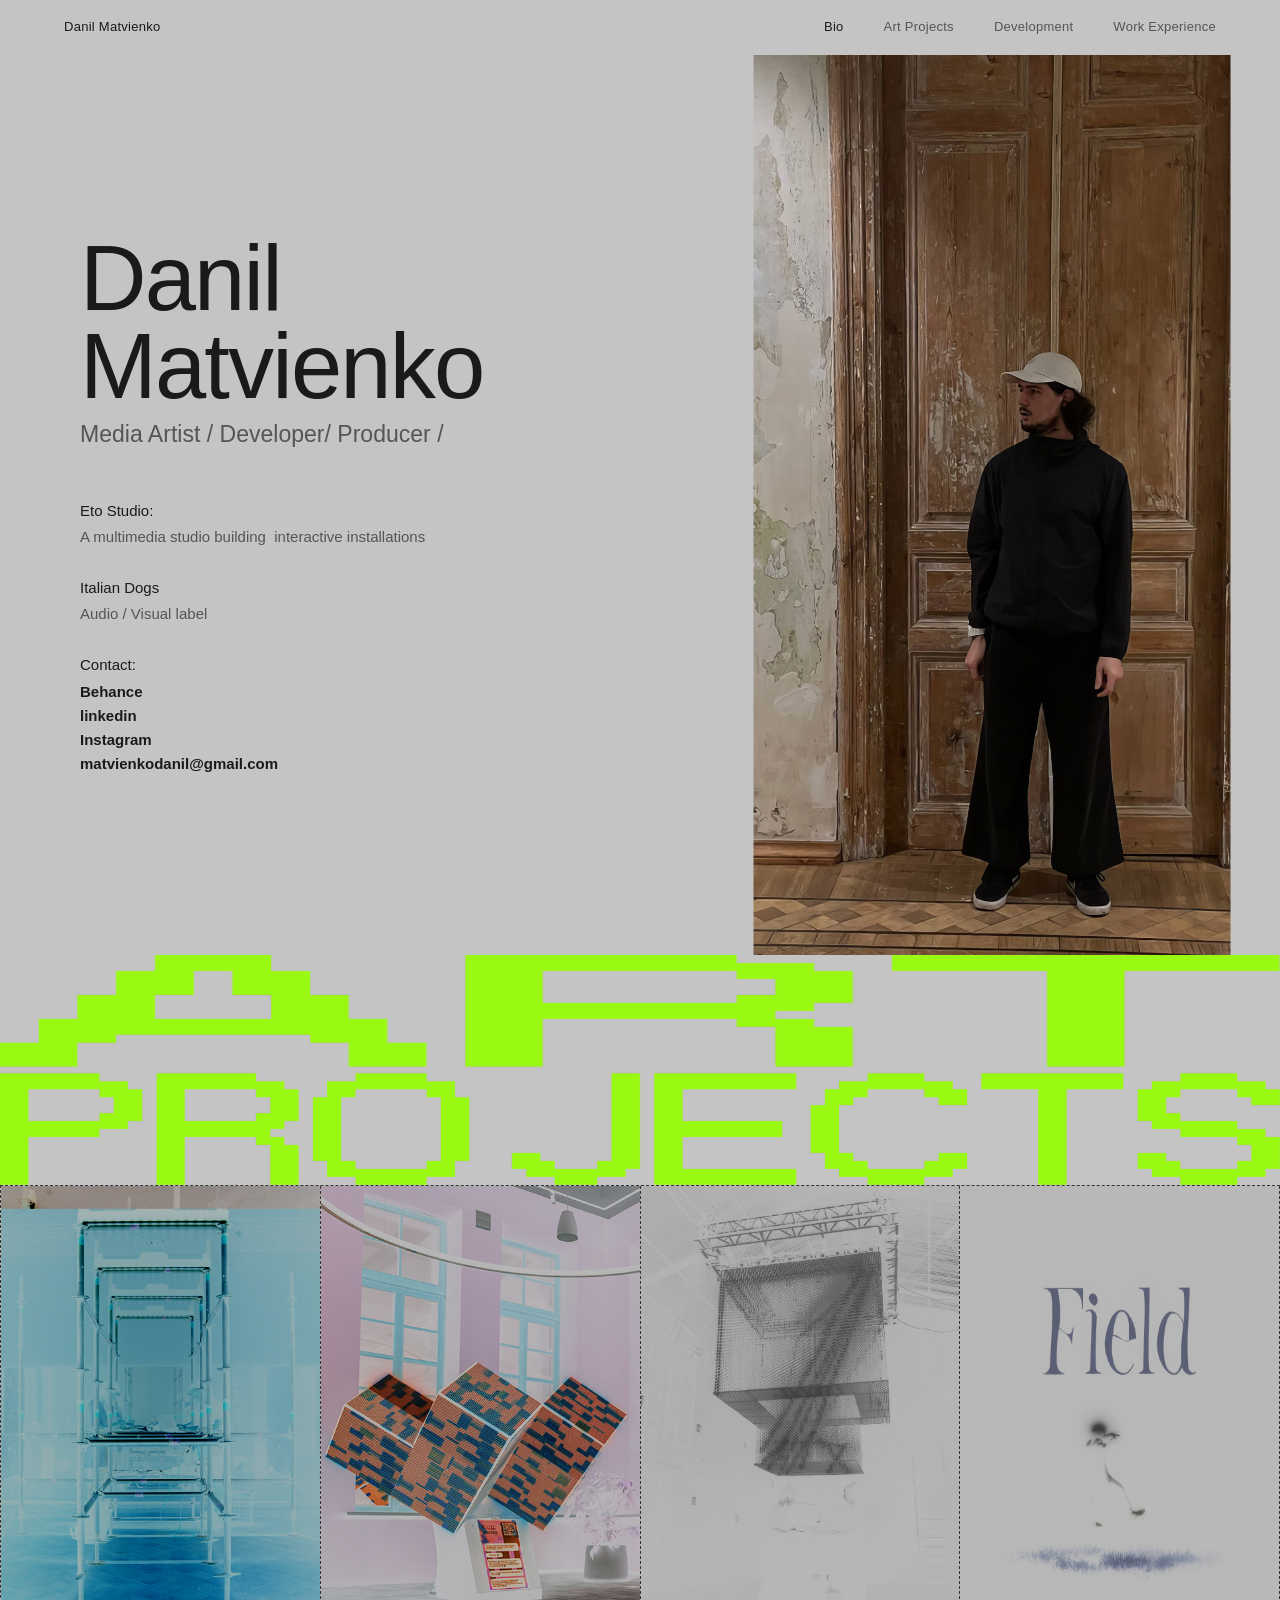
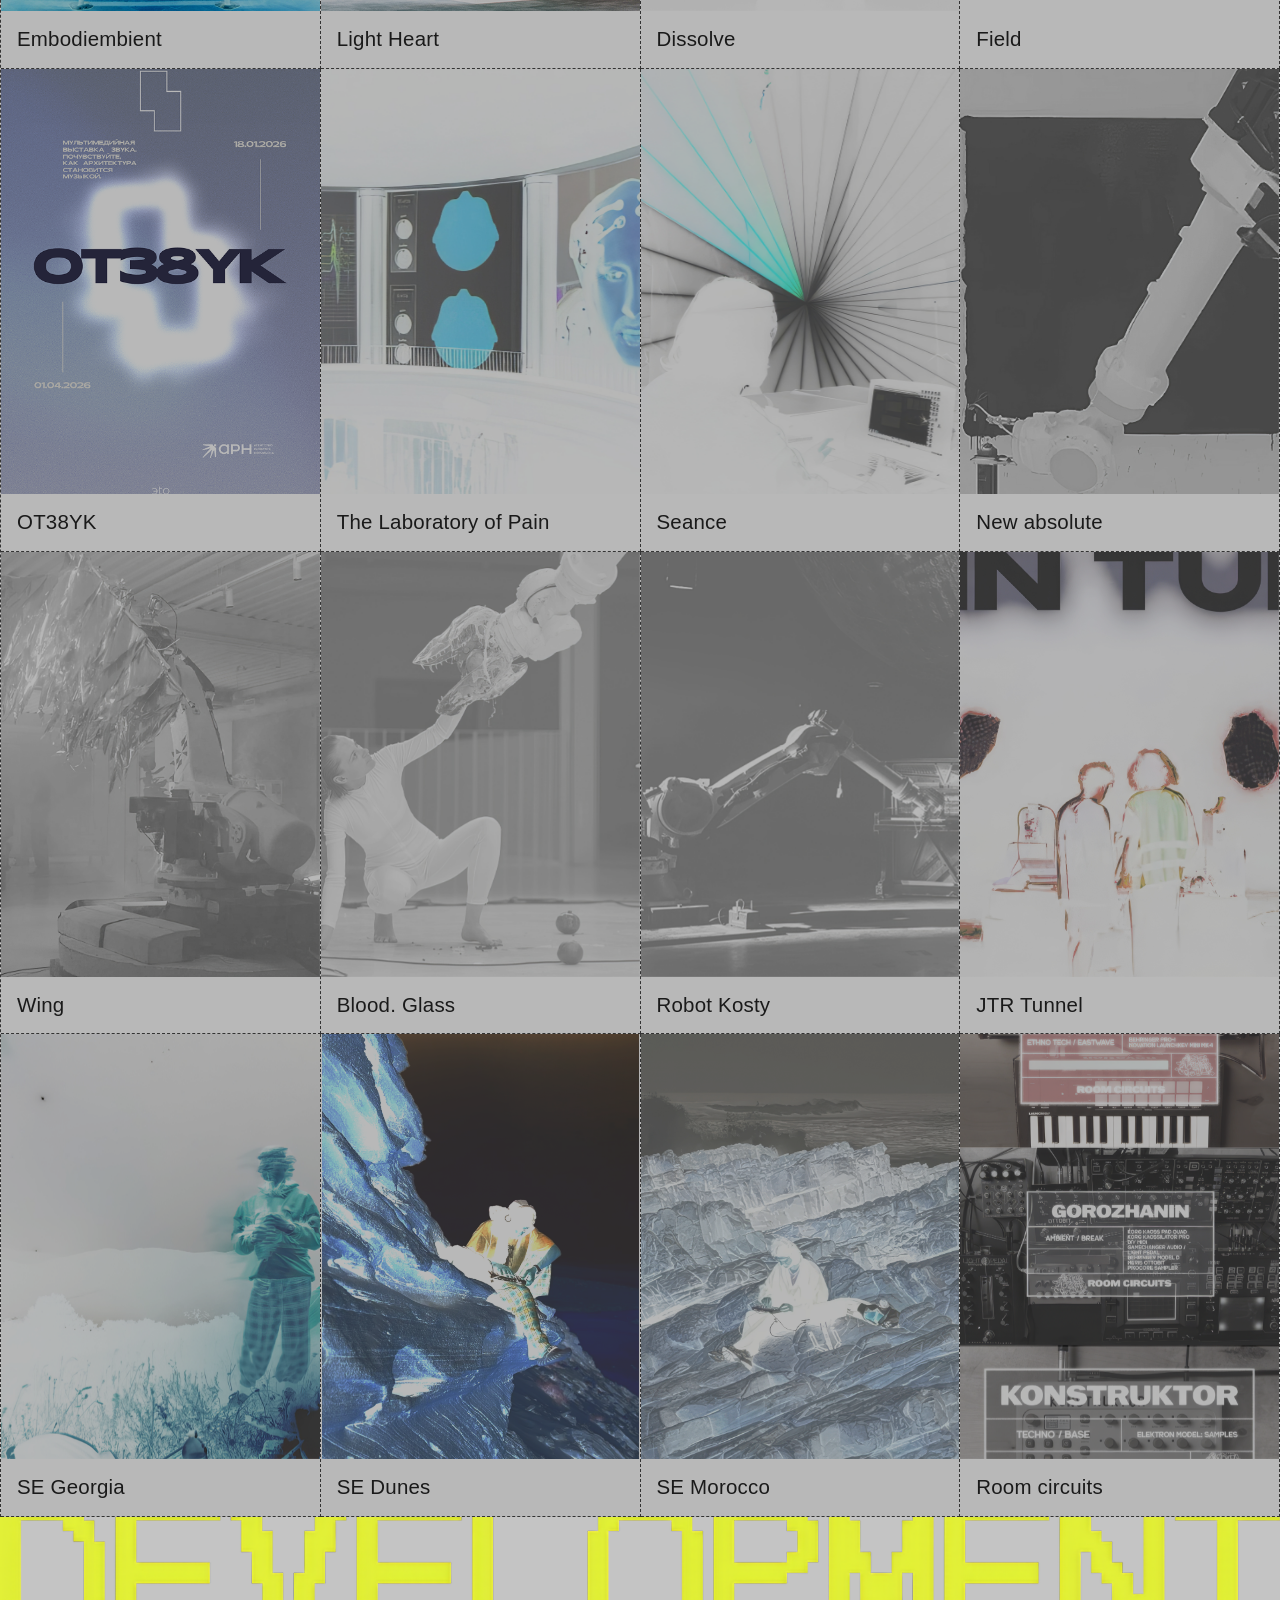
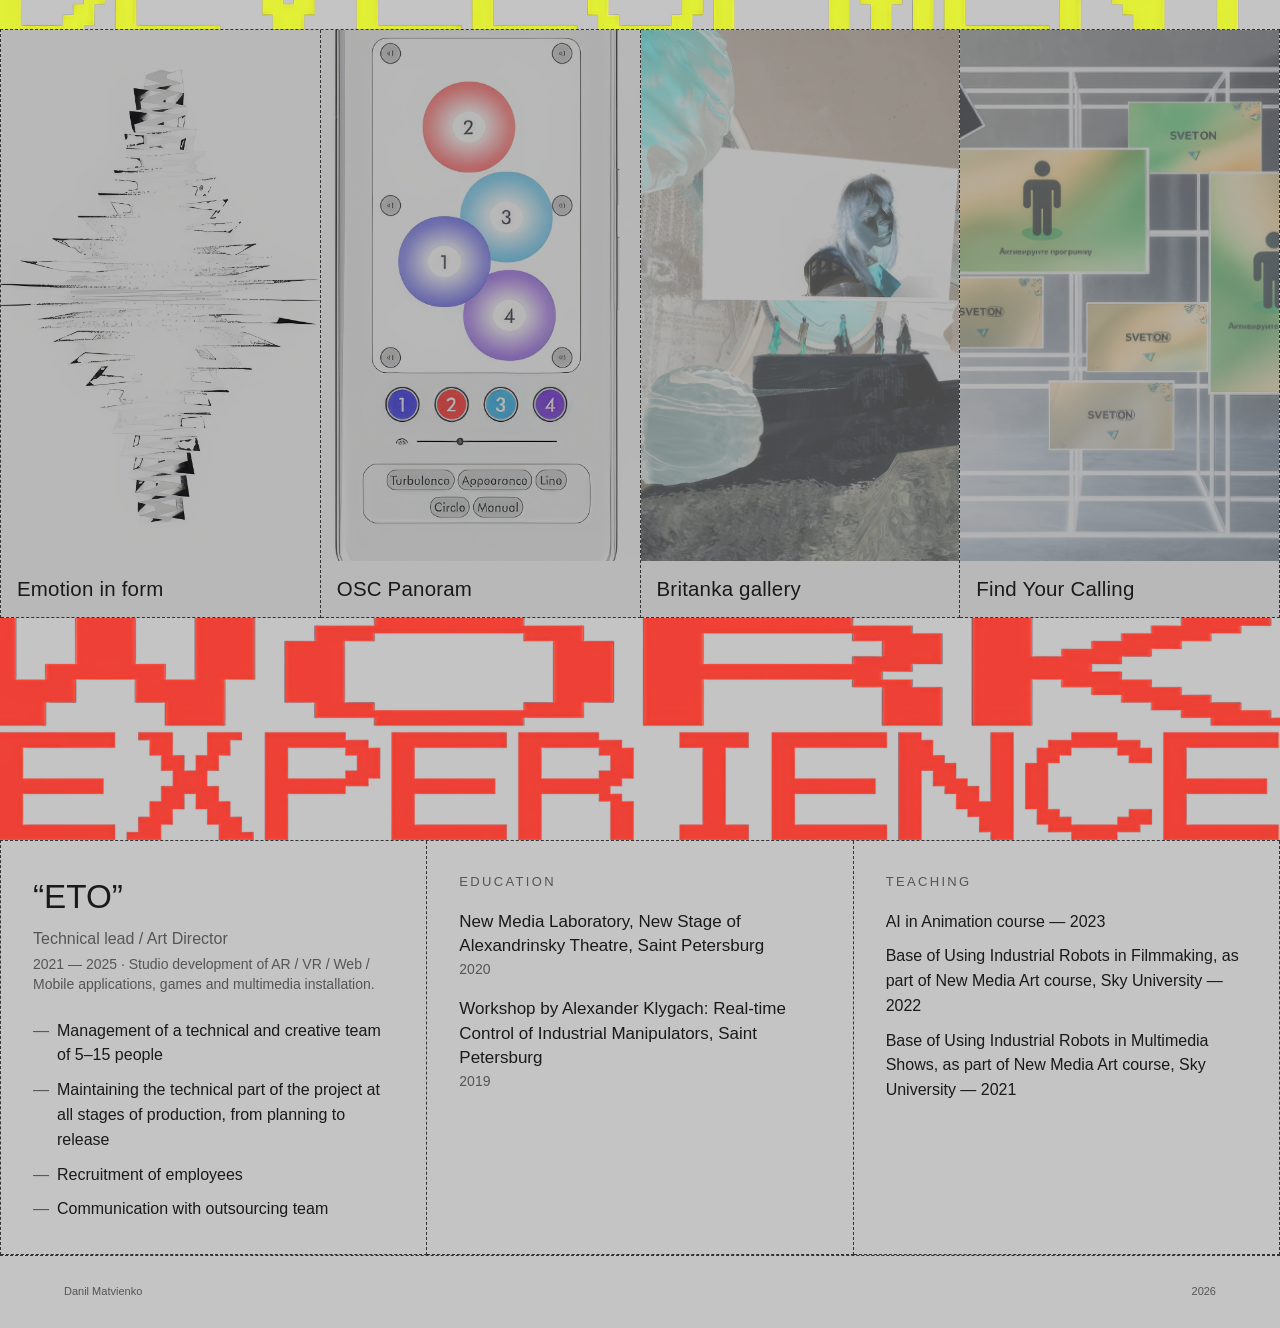
==== index.html @ 7ab6ef79 "add" ====
<!doctype html>
<html lang="en">
<head>
  <meta charset="utf-8" />
  <meta name="viewport" content="width=device-width, initial-scale=1" />
  <title>Danil Matvienko — Media Artist / Developer / Producer</title>
  <link rel="icon" type="image/svg+xml" href="data:image/svg+xml,%3Csvg xmlns='http://www.w3.org/2000/svg' viewBox='0 0 64 64'%3E%3Crect width='64' height='64' fill='%23C4C4C4'/%3E%3Ctext x='50%25' y='50%25' dy='.35em' text-anchor='middle' font-family='Courier New,monospace' font-weight='700' font-size='34' fill='%23E03131'%3EDM%3C/text%3E%3C/svg%3E" />
  <style>
    /* --- Tokens (mirrors Next.js globals.css) --- */
    :root {
      --background: #C4C4C4;
      --foreground: #1A1A1A;
      --card: #B8B8B8;
      --muted: #ABABAB;
      --muted-foreground: #555555;
      --accent: #ADFF00;
      --border: #333333;

      /* Typographic scale — slightly tightened from the original
         per request to fine-tune sizes */
      --fs-nav: 13px;
      --fs-body: 15px;
      --fs-small: 13px;
      --fs-tiny: 11px;
      --fs-h1: clamp(48px, 7.2vw, 104px);
      --fs-h1-sub: clamp(18px, 1.8vw, 26px);
      --fs-h3: clamp(22px, 2vw, 30px);
      --fs-card-title: clamp(20px, 1.6vw, 26px);
      --fs-card-desc: 14px;
    }

    *, *::before, *::after { box-sizing: border-box; }
    html { scroll-behavior: smooth; -webkit-text-size-adjust: 100%; }
    body {
      margin: 0;
      background: var(--background);
      color: var(--foreground);
      font-family: 'Helvetica Neue', Helvetica, Arial, sans-serif;
      font-weight: 400;
      -webkit-font-smoothing: antialiased;
      text-rendering: optimizeLegibility;
      line-height: 1.45;
    }
    a { color: inherit; text-decoration: none; }
    img { display: block; max-width: 100%; }

    /* --- Navigation --- */
    .nav {
      position: sticky; top: 0; z-index: 50;
      background: var(--background);
      transition: background 300ms ease, backdrop-filter 300ms ease;
    }
    .nav.scrolled {
      background: rgba(196, 196, 196, 0.85);
      backdrop-filter: saturate(140%) blur(8px);
      -webkit-backdrop-filter: saturate(140%) blur(8px);
    }
    .nav-inner {
      display: flex; align-items: center; justify-content: space-between;
      padding: 18px 24px;
    }
    @media (min-width: 768px) { .nav-inner { padding: 18px 40px; } }
    @media (min-width: 1024px) { .nav-inner { padding: 18px 64px; } }
    .nav-brand {
      font-size: var(--fs-nav);
      letter-spacing: 0.02em;
      font-weight: 500;
      color: var(--foreground);
      transition: opacity 200ms ease;
    }
    .nav-brand:hover { opacity: 0.7; }
    .nav-links {
      display: flex; align-items: center; gap: 24px;
      overflow-x: auto;
      scrollbar-width: none;
    }
    .nav-links::-webkit-scrollbar { display: none; }
    @media (min-width: 768px) { .nav-links { gap: 40px; } }
    .nav-link {
      font-size: var(--fs-nav);
      letter-spacing: 0.02em;
      color: var(--muted-foreground);
      white-space: nowrap;
      transition: opacity 200ms ease, color 200ms ease;
    }
    .nav-link:hover { opacity: 0.7; }
    .nav-link.active { color: var(--foreground); font-weight: 500; }

    /* Nav marquee */
    .nl-track {
      display: inline-flex;
      gap: 14px;
      align-items: center;
      white-space: nowrap;
      transform: translateX(0);
      transition: transform 0.4s linear;
    }
    .nl-track .nl-sep { opacity: 0.5; }
    .nav-link:hover .nl-track {
      animation: nl-marq 4.5s linear infinite;
    }
    @keyframes nl-marq {
      from { transform: translateX(0); }
      to   { transform: translateX(-50%); }
    }
    @media (prefers-reduced-motion: reduce) {
      .nav-link:hover .nl-track { animation: none; }
    }

    /* --- Bio / About --- */
    .bio {
      position: relative;
      min-height: 100vh;
      overflow: hidden;
    }
    .bio-row {
      display: flex; flex-direction: column;
      min-height: 100vh;
    }
    @media (min-width: 1024px) { .bio-row { flex-direction: row; } }
    .bio-text {
      flex: 1;
      padding: 32px;
      display: flex; flex-direction: column; justify-content: center;
      position: relative; z-index: 2;
    }
    @media (min-width: 768px) { .bio-text { padding: 48px; } }
    @media (min-width: 1024px) { .bio-text { padding: 64px; } }
    @media (min-width: 1280px) { .bio-text { padding: 80px; } }
    .bio-name {
      margin: 0;
      font-size: var(--fs-h1);
      font-weight: 300;
      letter-spacing: -0.02em;
      line-height: 0.95;
    }
    .bio-tagline {
      font-size: var(--fs-h1-sub);
      color: var(--muted-foreground);
      margin: 8px 0 48px;
      font-weight: 300;
    }
    .bio-blocks { display: flex; flex-direction: column; gap: 28px; max-width: 560px; }
    .bio-block .label { font-size: var(--fs-body); color: var(--foreground); margin: 0 0 4px; font-weight: 500; }
    .affil-link {
      color: inherit;
      text-decoration: none;
      display: inline-block;
      transform-origin: left center;
      transform: translate(var(--mx, 0px), var(--my, 0px)) scale(1);
      transition: transform 240ms cubic-bezier(.2,.7,.2,1), color 240ms ease;
    }
    .affil-link:hover { transform: translate(var(--mx, 0px), var(--my, 0px)) scale(1.06); color: var(--accent); }
    .affil-link.is-magnetic { transition: transform 120ms cubic-bezier(.2,.7,.2,1), color 240ms ease; }
    .bio-block .value { font-size: var(--fs-body); color: var(--muted-foreground); margin: 0; line-height: 1.55; }
    .bio-block .inline { font-size: var(--fs-body); color: var(--foreground); margin: 0; }
    .bio-block .inline .muted { color: var(--muted-foreground); font-weight: 400; }
    .bio-block .inline .lead { font-weight: 500; }
    .bio-contacts { display: flex; flex-direction: column; gap: 2px; margin-top: 6px; }
    .bio-contacts a {
      font-size: var(--fs-body);
      font-weight: 600;
      text-decoration: none;
      color: var(--foreground);
      width: fit-content;
      display: inline-block;
      transform-origin: left center;
      transform: translate(var(--mx, 0px), var(--my, 0px)) scale(1);
      transition: transform 240ms cubic-bezier(.2,.7,.2,1), color 240ms ease;
    }
    .bio-contacts a:hover { transform: translate(var(--mx, 0px), var(--my, 0px)) scale(1.06); color: var(--accent); }
    .bio-contacts a.is-magnetic { transition: transform 120ms cubic-bezier(.2,.7,.2,1), color 240ms ease; }

    .bio-photo {
      position: relative;
      min-height: 500px;
      width: 100%;
      overflow: hidden;
    }
    @media (min-width: 1024px) {
      .bio-photo { width: 45%; min-height: 0; }
    }
    .bio-photo img {
      position: absolute;
      inset: 0;
      width: 100%; height: 100%;
      object-fit: cover; object-position: center;
      will-change: transform;
    }

    /* --- Section title images --- */
    .title-strip { width: 100%; }
    .title-strip img { width: 100%; height: auto; }

    /* --- Project grid --- */
    .grid {
      display: grid;
      grid-template-columns: repeat(2, minmax(0, 1fr));
      border-top: 1px dashed var(--border);
      border-left: 1px dashed var(--border);
    }
    @media (min-width: 768px) {
      .grid { grid-template-columns: repeat(4, minmax(0, 1fr)); }
    }
    .card {
      position: relative;
      display: flex; flex-direction: column;
      overflow: hidden;
      cursor: pointer;
      background: var(--card);
      border-right: 1px dashed var(--border);
      border-bottom: 1px dashed var(--border);
    }
    .card-image {
      position: relative;
      width: 100%;
      flex: 1;
      overflow: hidden;
    }
    .card-image img {
      position: absolute; inset: 0;
      width: 100%; height: 100%;
      object-fit: cover;
      mix-blend-mode: multiply;
      transition: transform 700ms cubic-bezier(.2,.7,.2,1), filter 400ms ease;
    }
    .card:hover .card-image img {
      transform: scale(1.04);
      filter: brightness(0.42);
    }
    .card-overlay {
      position: absolute;
      inset: 0;
      padding: 14px;
      display: block;
      overflow: hidden;
      color: var(--accent);
      font-family: 'VT323', 'Courier New', monospace;
      text-align: justify;
      hyphens: none;
      -webkit-hyphens: none;
      word-break: normal;
      overflow-wrap: normal;
      letter-spacing: 0;
      line-height: 1.05;
      opacity: 0;
      transform: translateY(8px);
      transition: opacity 350ms ease, transform 450ms cubic-bezier(.2,.7,.2,1);
      pointer-events: none;
      z-index: 2;
      text-shadow: 0 0 1px rgba(173,255,0,0.5);
    }
    .grid--dev .card-overlay {
      color: #E8E830;
      text-shadow: 0 0 1px rgba(232,232,48,0.5);
    }
    .card-overlay-track {
      display: block;
      width: 100%;
    }
    .card-overlay > span {
      display: block;
      width: 100%;
      font-size: var(--ov-size, 11px);
      white-space: pre-wrap;
      word-break: normal;
    }
    @media (min-width: 768px) {
      .card-overlay { padding: 18px; }
    }
    .card:hover .card-overlay {
      opacity: 1;
      transform: none;
    }
    .card-title {
      position: relative;
      z-index: 3;
      padding: 12px;
      font-size: var(--fs-card-title);
      font-weight: 300;
      letter-spacing: 0.01em;
      line-height: 1.2;
      margin: 0;
    }
    @media (min-width: 768px) { .card-title { padding: 16px; } }

    /* aspect ratios for the two grids */
    .grid--art .card-image { aspect-ratio: 3 / 4; }
    .grid--dev .card-image { aspect-ratio: 3 / 5; }

    /* --- Work experience --- */
    .work-grid {
      border-top: 1px dashed var(--border);
      border-left: 1px dashed var(--border);
    }
    .work-row { display: grid; grid-template-columns: 1fr; }
    @media (min-width: 768px) {
      .work-row.three { grid-template-columns: repeat(3, minmax(0, 1fr)); }
      .work-row.two   { grid-template-columns: repeat(2, minmax(0, 1fr)); }
    }
    .work-cell {
      padding: 24px;
      border-right: 1px dashed var(--border);
      border-bottom: 1px dashed var(--border);
    }
    @media (min-width: 768px) { .work-cell { padding: 32px; } }
    a.work-cell {
      display: flex;
      flex-direction: column;
      color: inherit;
      text-decoration: none;
      cursor: pointer;
      transition: background 240ms ease;
    }
    a.work-cell.eto-card {
      transform-origin: left top;
      transition: background 240ms ease;
    }
    a.work-cell.eto-card .role,
    a.work-cell.eto-card .period,
    a.work-cell.eto-card ul {
      transition: transform 320ms cubic-bezier(.2,.7,.2,1);
      transform-origin: left top;
    }
    a.work-cell.eto-card:hover {
      background: rgba(255,255,255,0.04);
    }
    a.work-cell.eto-card:hover .role,
    a.work-cell.eto-card:hover .period,
    a.work-cell.eto-card:hover ul {
      transform: scale(1.04);
    }
    a.work-cell.eto-card:hover .company { color: var(--accent); }
    a.work-cell {
      display: flex;
      flex-direction: column;
      color: inherit;
      text-decoration: none;
      transition: background 240ms ease;
      cursor: pointer;
    }
    a.work-cell:hover { background: rgba(255,255,255,0.03); }
    .work-cell h3.company {
      font-size: clamp(28px, 2.6vw, 40px);
      font-weight: 300;
      margin: 0 0 6px;
    }
    .work-cell .role { font-size: 16px; color: var(--muted-foreground); margin: 0 0 4px; }
    .work-cell .period { font-size: 14px; color: var(--muted-foreground); margin: 0 0 24px; }
    .work-cell ul { list-style: none; padding: 0; margin: 0; display: flex; flex-direction: column; gap: 10px; }
    .work-cell ul li { display: flex; gap: 8px; font-size: 16px; line-height: 1.55; }
    .work-cell ul li::before {
      content: "—";
      color: var(--muted-foreground);
      flex-shrink: 0;
    }
    .work-cell .eyebrow {
      font-size: 13px;
      text-transform: uppercase;
      letter-spacing: 0.18em;
      color: var(--muted-foreground);
      margin: 0 0 18px;
    }
    .work-cell .edu-item p { margin: 0; }
    .work-cell .edu-item .t { font-size: 17px; font-weight: 500; }
    .work-cell .edu-item .d { font-size: 14px; color: var(--muted-foreground); }
    .work-cell .edu-stack { display: flex; flex-direction: column; gap: 18px; }
    .work-cell .training-stack { display: flex; flex-direction: column; gap: 10px; }
    .work-cell .training-stack p { font-size: 16px; line-height: 1.55; margin: 0; }

    /* --- Footer --- */
    footer {
      padding: 28px 24px;
      border-top: 1px dashed var(--border);
    }
    @media (min-width: 768px) { footer { padding: 28px 40px; } }
    @media (min-width: 1024px) { footer { padding: 28px 64px; } }
    .footer-row {
      display: flex; align-items: center; justify-content: space-between;
      font-size: var(--fs-tiny);
      color: var(--muted-foreground);
    }

    /* Reveal animations disabled — blocks appear instantly */
    .reveal { opacity: 1; transform: none; }
    .clip-reveal { clip-path: none; }

    @media (prefers-reduced-motion: reduce) {
      .reveal, .clip-reveal { opacity: 1 !important; transform: none !important; clip-path: none !important; transition: none !important; }
      html { scroll-behavior: auto; }
    }
  </style>
</head>
<body data-screen-label="01 Portfolio" style="font-size: 18px">

  <!-- ===== Navigation ===== -->
  <header class="nav" id="nav">
    <nav class="nav-inner">
      <a class="nav-brand" href="#" data-scroll-top>Danil Matvienko</a>
      <div class="nav-links">
        <a class="nav-link" href="#bio">Bio</a>
        <a class="nav-link" href="#art-projects">Art Projects</a>
        <a class="nav-link" href="#development">Development</a>
        <a class="nav-link" href="#work-experience">Work Experience</a>
      </div>
    </nav>
  </header>

  <main>
    <!-- ===== Bio ===== -->
    <section id="bio" class="bio" data-screen-label="01 Bio">
      <div class="bio-row">
        <div class="bio-text">
          <h1 class="bio-name reveal">Danil Matvienko</h1>
          <p class="bio-tagline reveal" style="--d:80ms">Media Artist / Developer/ Producer /</p>

          <div class="bio-blocks">
            <div class="bio-block reveal" style="--d:220ms">
              <p class="label">
                <a class="affil-link" href="https://janclopvandal.github.io/Eto_portfolio/" target="_blank" rel="noopener noreferrer">Eto Studio:</a>
              </p>
              <p class="value">A multimedia studio building 
interactive installations</p>
            </div>
            <div class="bio-block reveal" style="--d:280ms">
              <p class="label">
                <a class="affil-link" href="https://www.youtube.com/@Italian_Dogs" target="_blank" rel="noopener noreferrer">Italian Dogs</a>
              </p>
              <p class="value">Audio / Visual label</p>
            </div>
            <div class="bio-block reveal" style="--d:340ms">
              <p class="label">Contact:</p>
              <div class="bio-contacts">
                <a href="https://www.behance.net/matvienkod3102" target="_blank" rel="noopener noreferrer">Behance</a>
                <a href="https://www.linkedin.com/in/danil-matvienko" target="_blank" rel="noopener noreferrer">linkedin</a>
                <a href="https://www.instagram.com/danil_matvienko" target="_blank" rel="noopener noreferrer">Instagram</a>
                <a href="mailto:matvienkodanil@gmail.com">matvienkodanil@gmail.com</a>
              </div>
            </div>
          </div>
        </div>

        <div class="bio-photo">
          <img id="bio-img" src="images/bio-photo.jpg" data-hi="images/hi/bio-photo.jpg" alt="Danil Matvienko" style="object-fit: scale-down" />
        </div>
      </div>
    </section>

    <!-- ===== Art Projects ===== -->
    <section id="art-projects" data-screen-label="02 Art Projects">
      <div class="title-strip reveal">
        <img src="images/art-projects-title.png" data-hi="images/hi/art-projects-title.png" alt="Art Projects" style="object-fit: scale-down; opacity: 0.9" />
      </div>
      <div class="grid grid--art" id="art-grid"></div>
    </section>

    <!-- ===== Development ===== -->
    <section id="development" data-screen-label="03 Development">
      <div class="title-strip reveal">
        <img src="images/development-title.png" data-hi="images/hi/development-title.png" alt="Development" />
      </div>
      <div class="grid grid--dev" id="dev-grid"></div>
    </section>

    <!-- ===== Work Experience ===== -->
    <section id="work-experience" data-screen-label="04 Work Experience">
      <div class="title-strip reveal">
        <img src="images/work-experience-title.png" data-hi="images/hi/work-experience-title.png" alt="Work Experience" />
      </div>
      <div class="work-grid">
        <div class="work-row three">
          <a class="work-cell reveal eto-card" href="https://janclopvandal.github.io/Eto_portfolio/" target="_blank" rel="noopener">
            <h3 class="company snake-target" data-snake-text="“ETO”">“ETO”</h3>
            <p class="role">Technical lead / Art Director</p>
            <p class="period">2021 — 2025 · Studio development of AR / VR / Web / Mobile applications, games and multimedia installation.</p>
            <ul>
              <li>Management of a technical and creative team of 5–15 people</li>
              <li>Maintaining the technical part of the project at all stages of production, from planning to release</li>
              <li>Recruitment of employees</li>
              <li>Communication with outsourcing team</li>
            </ul>
          </a>
          <div class="work-cell reveal" style="--d:80ms">
            <p class="eyebrow">Education</p>
            <div class="edu-stack">
              <div class="edu-item"><p class="t">New Media Laboratory, New Stage of Alexandrinsky Theatre, Saint Petersburg</p><p class="d">2020</p></div>
              <div class="edu-item"><p class="t">Workshop by Alexander Klygach: Real-time Control of Industrial Manipulators, Saint Petersburg</p><p class="d">2019</p></div>
            </div>
          </div>
          <div class="work-cell reveal" style="--d:160ms">
            <p class="eyebrow">Teaching</p>
            <div class="training-stack">
              <p>AI in Animation course — 2023</p>
              <p>Base of Using Industrial Robots in Filmmaking, as part of New Media Art course, Sky University — 2022</p>
              <p>Base of Using Industrial Robots in Multimedia Shows, as part of New Media Art course, Sky University — 2021</p>
            </div>
          </div>
        </div>
      </div>
    </section>
  </main>

  <footer>
    <div class="footer-row">
      <span>Danil Matvienko</span>
      <span>2026</span>
    </div>
  </footer>

  <script>
    // ---------- Project data ----------
    const artProjects = [
      { title: "Embodiembient", image: "images/embodiembient.png", description: "An audiovisual live between two artists — sound, light and scaffolding as a single instrument.", href: "https://janclopvandal.github.io/Embodiembient/" },
      { title: "Light Heart", image: "images/light-heart.png", description: "Light Heart is an interactive installation that addresses the image of a tower built in the shape of a heart — a symbol of unification, light and joint action.", href: "https://www.behance.net/gallery/236765613/Light-Heart-interactive-installation" },
      { title: "Dissolve", image: "images/dissolve.jpg", description: "Volumetric Audio-Visual Performance. Captured on a 6-channel spatial sound system with a massive subwoofer, rendered binaurally for immersive headphone listening. Live visuals projected on a volumetric screen — a synesthetic experience of deep frequencies and generative light. Built around low-end energy, the set is designed to resonate with the body during live playback.", href: "https://www.behance.net/gallery/227919605/Dissolve-AV-live" },
      { title: "Field", image: "images/field.jpg", description: "An audiovisual VR experience with hints of levitation and epilepsy. Relive the kidnapping of a man in a field. Burning, vibrating, floating.", href: "https://www.behance.net/gallery/219120717/Field-AV-experience" },
      { title: "OT38YK", image: "images/otzvuk.png", description: "The multimedia exhibition \"OTZVUK\" is an attempt to hear and feel the hidden sound life of a Creative Space. The music you will hear is based on detailed recordings of the sounds of the space itself, that is, the objects and materials that fill this particular space.", href: "https://www.behance.net/gallery/247862847/OTZVUK-Media-exhibition" },
      { title: "The Laboratory of Pain", image: "images/laboratory-of-pain.jpg", description: "Theatrical and scientific experiment with neurointerfaces. The sketch of the production was shown on the New Stage of the Alexandrinsky Theater, as well as on the new stage of the Yermolova Theater.", href: "https://www.behance.net/gallery/125792545/laboratorija-boli-ili-k-chemu-privodit-ovidij" },
      { title: "Seance", image: "images/seance.jpg", description: "Theatrical and technological performance using neural networks, lasers and dynamic lighting effects. The neuro-spiritual session sends viewers back to the beginning of the Silver Age, when there were used the ideas of spiritualism and conversations with spirits. With the help of technology, the authors of the performance recreated this atmosphere today.", href: "https://www.behance.net/gallery/165226637/SEANCE-neuro-spiritual-performance" },
      { title: "New absolute", image: "images/new-absolute.jpg", description: "Drawing system created in collaboration with Sense and Misha Most. The prototype of the post processor was written on touchdesigner. In the full bundle of software, the final drawing is created in illustrator.", href: "https://www.behance.net/gallery/160645455/The-New-Absolute-112021" },
      { title: "Wing", image: "images/wing.jpg", description: "Robotic kinetic sound installation. The anthropomorphism of the industrial robotic arm is complemented by the archaic bird wing. The wing sticks out of the ground, alone large and strong.", href: "https://www.behance.net/gallery/165225475/WING-Robotic-Kinetic-Sound-Installation" },
      { title: "Blood. Glass", image: "images/blood-glass.jpg", description: "The theatrical technological performance based on a 5-hour cycle of actions of three characters — a snake, a man and a typist. The action of the performance creates a space of timelessness and pushes the viewer into a reflective state on the theme of life and death, which are so closely intertwined.", href: "https://www.behance.net/gallery/165210989/BLOOD-GLASS-PERFORMANCE" },
      { title: "Robot Kosty", image: "images/robot-kosty.jpg", description: "Scenic experiment based on the play “The Seagull” by Anton Chekhov. The experiment used robots as actors and part of a creative team as well.", href: "https://www.behance.net/gallery/125782015/Robot-Kostya" },
      { title: "JTR Tunnel", image: "images/jtr-tunnel.jpg", description: "Sound dirty jam in empty tunnel", href: "https://www.behance.net/gallery/207516785/Italian-Dogs-JtRadio" },
      { title: "SE Georgia", image: "images/se-georgia.jpg", description: "Sound expedition to Georgian mountains", href: "https://www.youtube.com/watch?v=kyLLupIRs5c" },
      { title: "SE Dunes", image: "images/se-dunes.jpg", description: "Expedition to TIMALIN DUNES :: down tempo || Konstruktor", href: "https://www.youtube.com/watch?v=PF20Eggk-wI" },
      { title: "SE Morocco", image: "images/hi/se-morocco.jpg", description: "Sound expedition to Morocco ocean", href: "https://www.youtube.com/watch?v=xw-2MpWCIUg" },
      { title: "Room circuits", image: "images/room-circuits.png", description: "DAWless audio jams", href: "https://www.youtube.com/playlist?list=PLVlmhaPiEZzF2pbyiJEmF02h3RJfaXPC7" },
    ];

    const devProjects = [
      { title: "Emotion in form", image: "images/emotion-in-form.jpg", description: "A minimalistic text brainteasers game. In which you need to write emotional messages and change state of shapes.", href: "https://www.behance.net/gallery/216715519/Emotion-in-form-text-brainteasers-game" },
      { title: "OSC Panoram", image: "images/osc-panoram.jpg", description: "MVP / Android / Spatial Sound Control.", href: "https://www.behance.net/gallery/226583373/OSPan-Spatial-Audio-Control-App" },
      { title: "Britanka gallery", image: "images/britanka-gallery.jpg", description: "Which allows anyone anywhere in the world to get acquainted with their diploma collections. Getting into a new virtual world, you will find yourself at a crossroads.", href: "https://www.behance.net/gallery/149029605/Britanka-gallery-mobile-application" },
      { title: "Find Your Calling", image: "images/find-your-calling.jpg", description: "A futuristic photo booth that places the user in the center of a real-time AI analysis. Using computer vision techniques and a language model (LLM API), the system generates a visual and textual profile of the user’s “ideal profession” — with a playful, slightly surreal twist.", href: "https://www.behance.net/gallery/211565145/Meta-Area-VR-Game" },
    ];

    function renderGrid(target, projects) {
      const root = document.getElementById(target);
      const frag = document.createDocumentFragment();
      projects.forEach((p, i) => {
        const a = document.createElement('a');
        a.className = 'card reveal';
        a.style.setProperty('--d', (i % 4) * 70 + 'ms');
        a.href = p.href || '#';
        if (p.href && p.href !== '#') {
          a.target = '_blank';
          a.rel = 'noopener noreferrer';
        }
        a.innerHTML = `
          <div class="card-image">
            <img src="${p.image}" data-hi="${p.image.replace('images/', 'images/hi/')}" alt="${p.title}" loading="lazy" />
            ${p.description ? `<div class="card-overlay" data-text="${p.description.replace(/"/g, '&quot;')}"><span></span></div>` : ''}
          </div>
          <h3 class="card-title">${p.title}</h3>
        `;
        frag.appendChild(a);
      });
      root.appendChild(frag);
    }

    renderGrid('art-grid', artProjects);
    renderGrid('dev-grid', devProjects);

    // Inject pixel font
    (function loadPixelFont() {
      const link = document.createElement('link');
      link.rel = 'stylesheet';
      link.href = 'https://fonts.googleapis.com/css2?family=VT323&display=swap';
      document.head.appendChild(link);
    })();

    // Auto-fit overlay text to card size
    function fitOverlays() {
      // hidden measurement node using the actual rendered VT323 font
      const probe = document.createElement('span');
      probe.style.cssText = "position:fixed;left:-99999px;top:0;visibility:hidden;white-space:nowrap;font-family:'VT323','Courier New',monospace;line-height:1.05;letter-spacing:0;";
      document.body.appendChild(probe);
      const SAFETY = 0.94;

      document.querySelectorAll('.card-overlay').forEach(ov => {
        const span = ov.firstElementChild;
        if (!span) return;
        const text = (ov.dataset.text || '').trim();
        if (!text) return;
        const cw = ov.clientWidth - 28;
        const ch = ov.clientHeight;
        const words = text.split(/\s+/);
        const longest = words.reduce((a, b) => a.length > b.length ? a : b, '');

        // largest size where longest word fits AND single copy of text fits in ch
        let lo = 8, hi = 220, best = lo;
        for (let i = 0; i < 14; i++) {
          const mid = (lo + hi) / 2;
          probe.style.fontSize = mid + 'px';
          probe.textContent = longest;
          const wWidth = probe.getBoundingClientRect().width;
          if (wWidth > cw * SAFETY) { hi = mid; continue; }
          span.style.fontSize = mid + 'px';
          span.textContent = text;
          if (span.scrollHeight <= ch) { best = mid; lo = mid; } else { hi = mid; }
        }
        span.style.fontSize = best + 'px';
        span.textContent = text;
      });
      probe.remove();
    }
    window.addEventListener('load', fitOverlays);
    window.addEventListener('resize', () => { clearTimeout(window.__ovT); window.__ovT = setTimeout(fitOverlays, 120); });
    // also after fonts settle
    if (document.fonts && document.fonts.ready) document.fonts.ready.then(fitOverlays);

    // ---------- Snake on standalone targets (e.g. ETO heading) ----------
    (function snakeTargets() {
      const TICK_MS = 160;
      const STEP = 1;
      const active = new Map();

      function start(el) {
        if (active.has(el)) return;
        const raw = el.dataset.snakeText || el.textContent || '';
        if (!raw) return;
        const gap = '   ';
        const buf = raw + gap + raw + gap;
        let off = 0;
        const period = raw.length + gap.length;
        el.style.minWidth = el.getBoundingClientRect().width + 'px';
        el.style.whiteSpace = 'pre';
        // 2s static, then start rotating
        const timeoutId = setTimeout(() => {
          const intervalId = setInterval(() => {
            off = (off + STEP) % period;
            el.textContent = buf.slice(off, off + raw.length);
          }, TICK_MS);
          const rec = active.get(el);
          if (rec) rec.intervalId = intervalId;
        }, 500);
        active.set(el, { timeoutId });
      }
      function stop(el) {
        const rec = active.get(el);
        if (rec) {
          if (rec.timeoutId) clearTimeout(rec.timeoutId);
          if (rec.intervalId) clearInterval(rec.intervalId);
          active.delete(el);
        }
        el.textContent = el.dataset.snakeText || '';
        el.style.minWidth = '';
        el.style.whiteSpace = '';
      }

      document.querySelectorAll('.snake-target').forEach(el => {
        const host = el.closest('a, .work-cell') || el;
        host.addEventListener('mouseenter', () => start(el));
        host.addEventListener('mouseleave', () => stop(el));
      });
    })();

    // ---------- Snake hover: rotate description text by 1 char ----------
    (function snakeHover() {
      const TICK_MS = 160;
      const STEP = 1; // chars per tick
      const active = new Map(); // ov -> {raw, offset, intervalId}

      function start(ov) {
        if (active.has(ov)) return;
        const span = ov.firstElementChild;
        if (!span) return;
        const raw = ov.dataset.text || '';
        if (!raw) return;
        const buf = raw + '   ' + raw + '   ';
        let off = 0;
        // 2s static, then start rotating
        const timeoutId = setTimeout(() => {
          const intervalId = setInterval(() => {
            off = (off + STEP) % (raw.length + 3);
            span.textContent = buf.slice(off, off + raw.length + 50);
          }, TICK_MS);
          const rec = active.get(ov);
          if (rec) rec.intervalId = intervalId;
        }, 500);
        active.set(ov, { timeoutId });
      }
      function stop(ov) {
        const rec = active.get(ov);
        if (rec) {
          if (rec.timeoutId) clearTimeout(rec.timeoutId);
          if (rec.intervalId) clearInterval(rec.intervalId);
          active.delete(ov);
        }
        const span = ov.firstElementChild;
        if (span) span.textContent = ov.dataset.text || '';
      }

      document.addEventListener('mouseenter', e => {
        const card = e.target.closest && e.target.closest('.card');
        if (!card) return;
        const ov = card.querySelector('.card-overlay');
        if (ov) start(ov);
      }, true);
      document.addEventListener('mouseleave', e => {
        const card = e.target.closest && e.target.closest('.card');
        if (!card) return;
        const ov = card.querySelector('.card-overlay');
        if (ov) stop(ov);
      }, true);
    })();

    // ---------- Nav: scroll state + active section ----------
    const nav = document.getElementById('nav');
    const links = document.querySelectorAll('.nav-link');
    const sections = ['bio','art-projects','development','work-experience']
      .map(id => document.getElementById(id));

    function onScroll() {
      nav.classList.toggle('scrolled', window.scrollY > 20);

      // active section: pick last whose top <= 200
      let current = null;
      for (const s of sections) {
        const top = s.getBoundingClientRect().top;
        if (top <= 200) current = s.id;
      }
      links.forEach(l => {
        l.classList.toggle('active', l.getAttribute('href') === '#' + current);
      });

      // parallax on bio photo
      const bioImg = document.getElementById('bio-img');
      if (bioImg) {
        const r = bioImg.parentElement.getBoundingClientRect();
        const off = Math.max(-80, Math.min(80, r.top * -0.08));
        bioImg.style.transform = `translateY(${off}px) scale(1.06)`;
      }
    }
    window.addEventListener('scroll', onScroll, { passive: true });
    onScroll();

    // brand link → top
    document.querySelector('[data-scroll-top]').addEventListener('click', (e) => {
      e.preventDefault();
      window.scrollTo({ top: 0, behavior: 'smooth' });
    });

    // ---------- Reveal-on-scroll ----------
    const io = new IntersectionObserver((entries) => {
      for (const e of entries) {
        if (e.isIntersecting) {
          e.target.classList.add('in');
          io.unobserve(e.target);
        }
      }
    }, { threshold: 0.12, rootMargin: '0px 0px -40px 0px' });

    document.querySelectorAll('.reveal, .clip-reveal').forEach(el => io.observe(el));

    // ---------- Progressive hi-res upgrade ----------
    function upgradeToHiRes() {
      const imgs = Array.from(document.querySelectorAll('img[data-hi]'));
      imgs.sort((a, b) => Math.abs(a.getBoundingClientRect().top) - Math.abs(b.getBoundingClientRect().top));
      let i = 0, active = 0;
      const PARALLEL = 2;
      function next() {
        while (active < PARALLEL && i < imgs.length) {
          const img = imgs[i++];
          const hi = img.dataset.hi;
          if (!hi) continue;
          active++;
          const pre = new Image();
          pre.onload = () => { img.src = hi; img.removeAttribute('data-hi'); active--; next(); };
          pre.onerror = () => { active--; next(); };
          pre.src = hi;
        }
      }
      next();
    }
    if (document.readyState === 'complete') setTimeout(upgradeToHiRes, 300);
    else window.addEventListener('load', () => setTimeout(upgradeToHiRes, 300));

    // Fallback: anything already in viewport on load gets revealed immediately
    requestAnimationFrame(() => {
      const vh = window.innerHeight;
      document.querySelectorAll('.reveal, .clip-reveal').forEach(el => {
        const r = el.getBoundingClientRect();
        if (r.top < vh && r.bottom > 0) el.classList.add('in');
      });
    });

    // ---------- Nav marquee (hover ticker) ----------
    (function navMarquee() {
      const links = document.querySelectorAll('.nav-link');
      links.forEach(link => {
        const txt = (link.dataset.snakeText || link.textContent || '').trim();
        if (!txt) return;
        link.classList.remove('snake-target');
        // freeze width to natural text width, then build a duplicated track
        const w = link.getBoundingClientRect().width;
        link.style.width = w + 'px';
        link.style.overflow = 'hidden';
        link.style.display = 'inline-block';
        link.style.verticalAlign = 'middle';
        link.innerHTML = `<span class="nl-track"><span>${txt}</span><span class="nl-sep">·</span><span>${txt}</span><span class="nl-sep">·</span></span>`;
      });
    })();

    // ---------- Magnetic links ----------
    (function magneticLinks() {
      const isFine = window.matchMedia('(hover: hover) and (pointer: fine)').matches;
      if (!isFine) return;

      const RADIUS = 60;   // px from center where magnet engages
      const STRENGTH = 0.35; // 0–1; how much the element follows the cursor

      const targets = document.querySelectorAll('.affil-link, .bio-contacts a');
      targets.forEach(el => {
        let raf = null;
        let cx = 0, cy = 0; // current
        let dx = 0, dy = 0; // desired

        function loop() {
          cx += (dx - cx) * 0.22;
          cy += (dy - cy) * 0.22;
          el.style.setProperty('--mx', cx.toFixed(2) + 'px');
          el.style.setProperty('--my', cy.toFixed(2) + 'px');
          if (Math.abs(dx - cx) < 0.05 && Math.abs(dy - cy) < 0.05 && dx === 0 && dy === 0) {
            cx = 0; cy = 0;
            el.style.setProperty('--mx', '0px');
            el.style.setProperty('--my', '0px');
            el.classList.remove('is-magnetic');
            raf = null; return;
          }
          raf = requestAnimationFrame(loop);
        }
        function ensureLoop() { if (!raf) raf = requestAnimationFrame(loop); }

        el.addEventListener('mousemove', (e) => {
          const r = el.getBoundingClientRect();
          const ex = r.left + r.width / 2;
          const ey = r.top + r.height / 2;
          const mx = e.clientX - ex;
          const my = e.clientY - ey;
          const dist = Math.hypot(mx, my);
          const maxR = Math.max(r.width, r.height) / 2 + RADIUS;
          if (dist > maxR) { dx = 0; dy = 0; }
          else {
            dx = mx * STRENGTH;
            dy = my * STRENGTH;
          }
          el.classList.add('is-magnetic');
          ensureLoop();
        });
        el.addEventListener('mouseleave', () => {
          dx = 0; dy = 0;
          ensureLoop();
        });
      });
    })();
  </script>
</body>
</html>
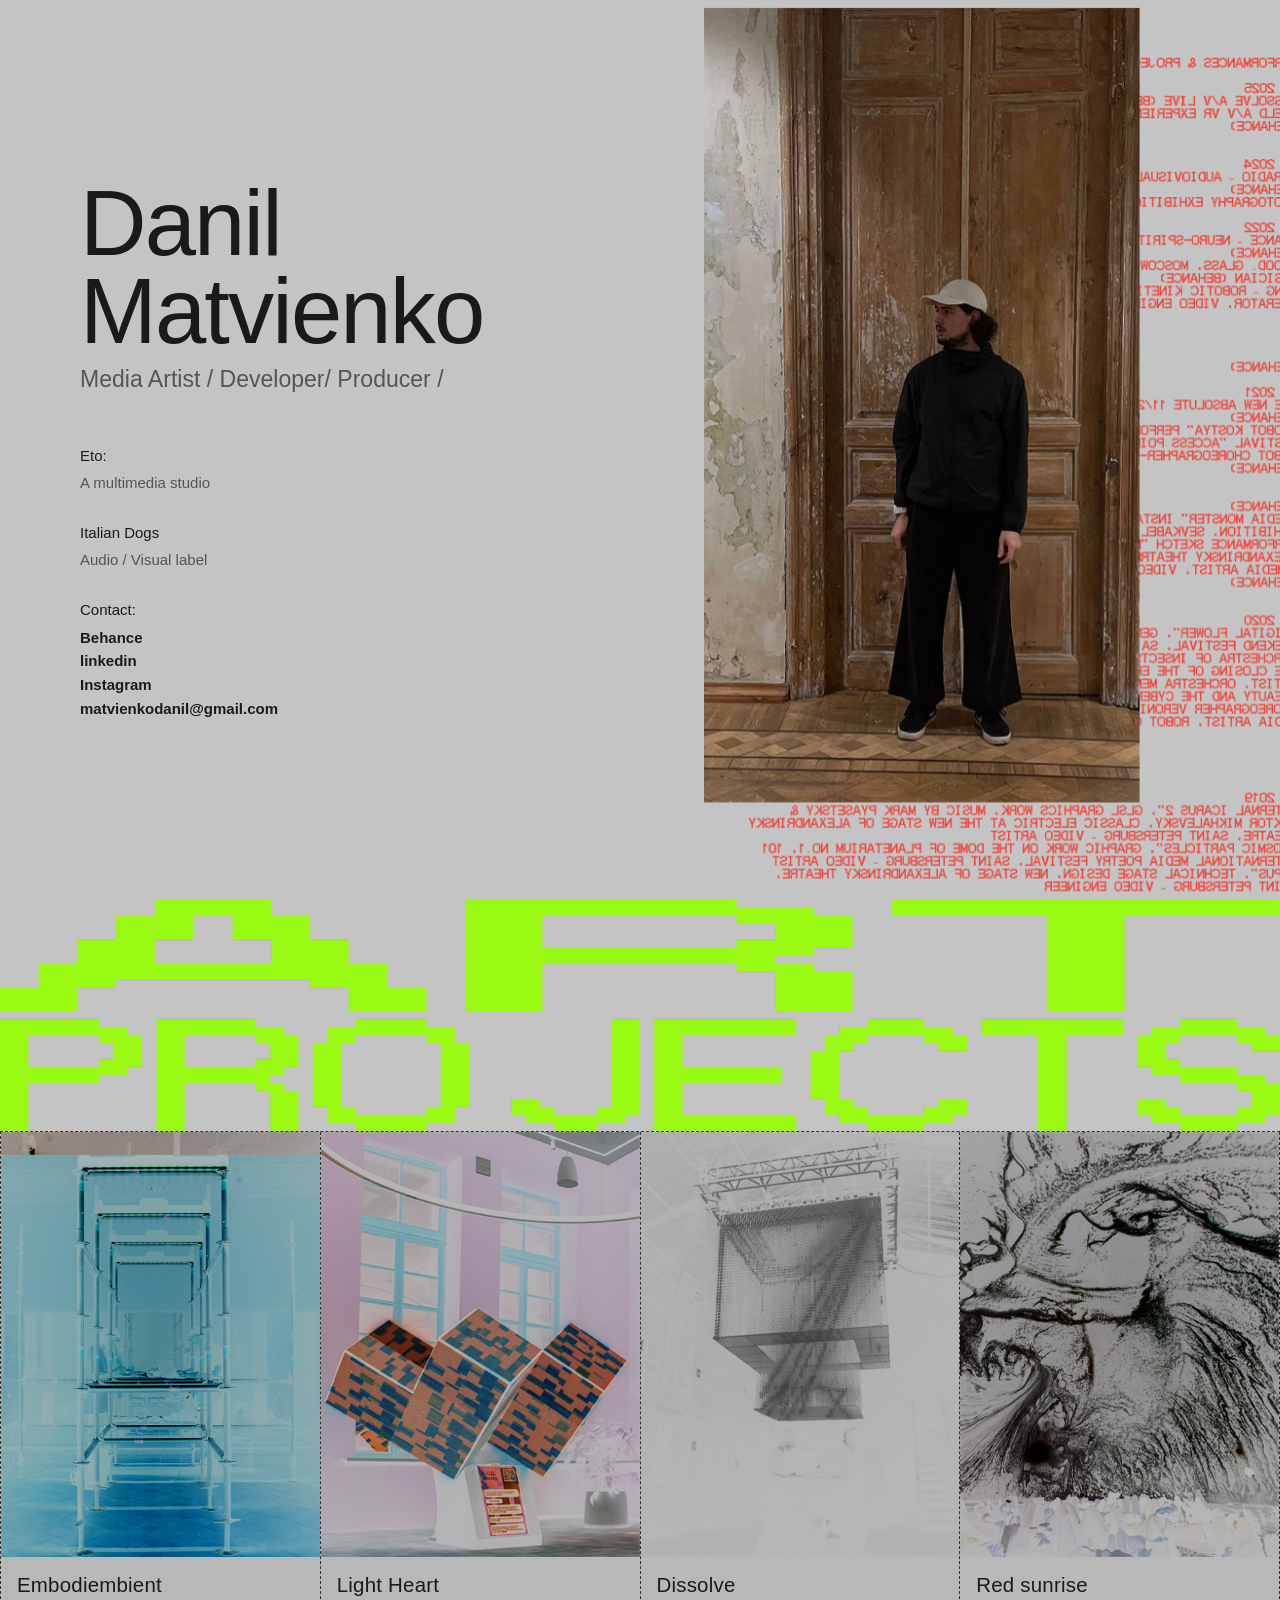
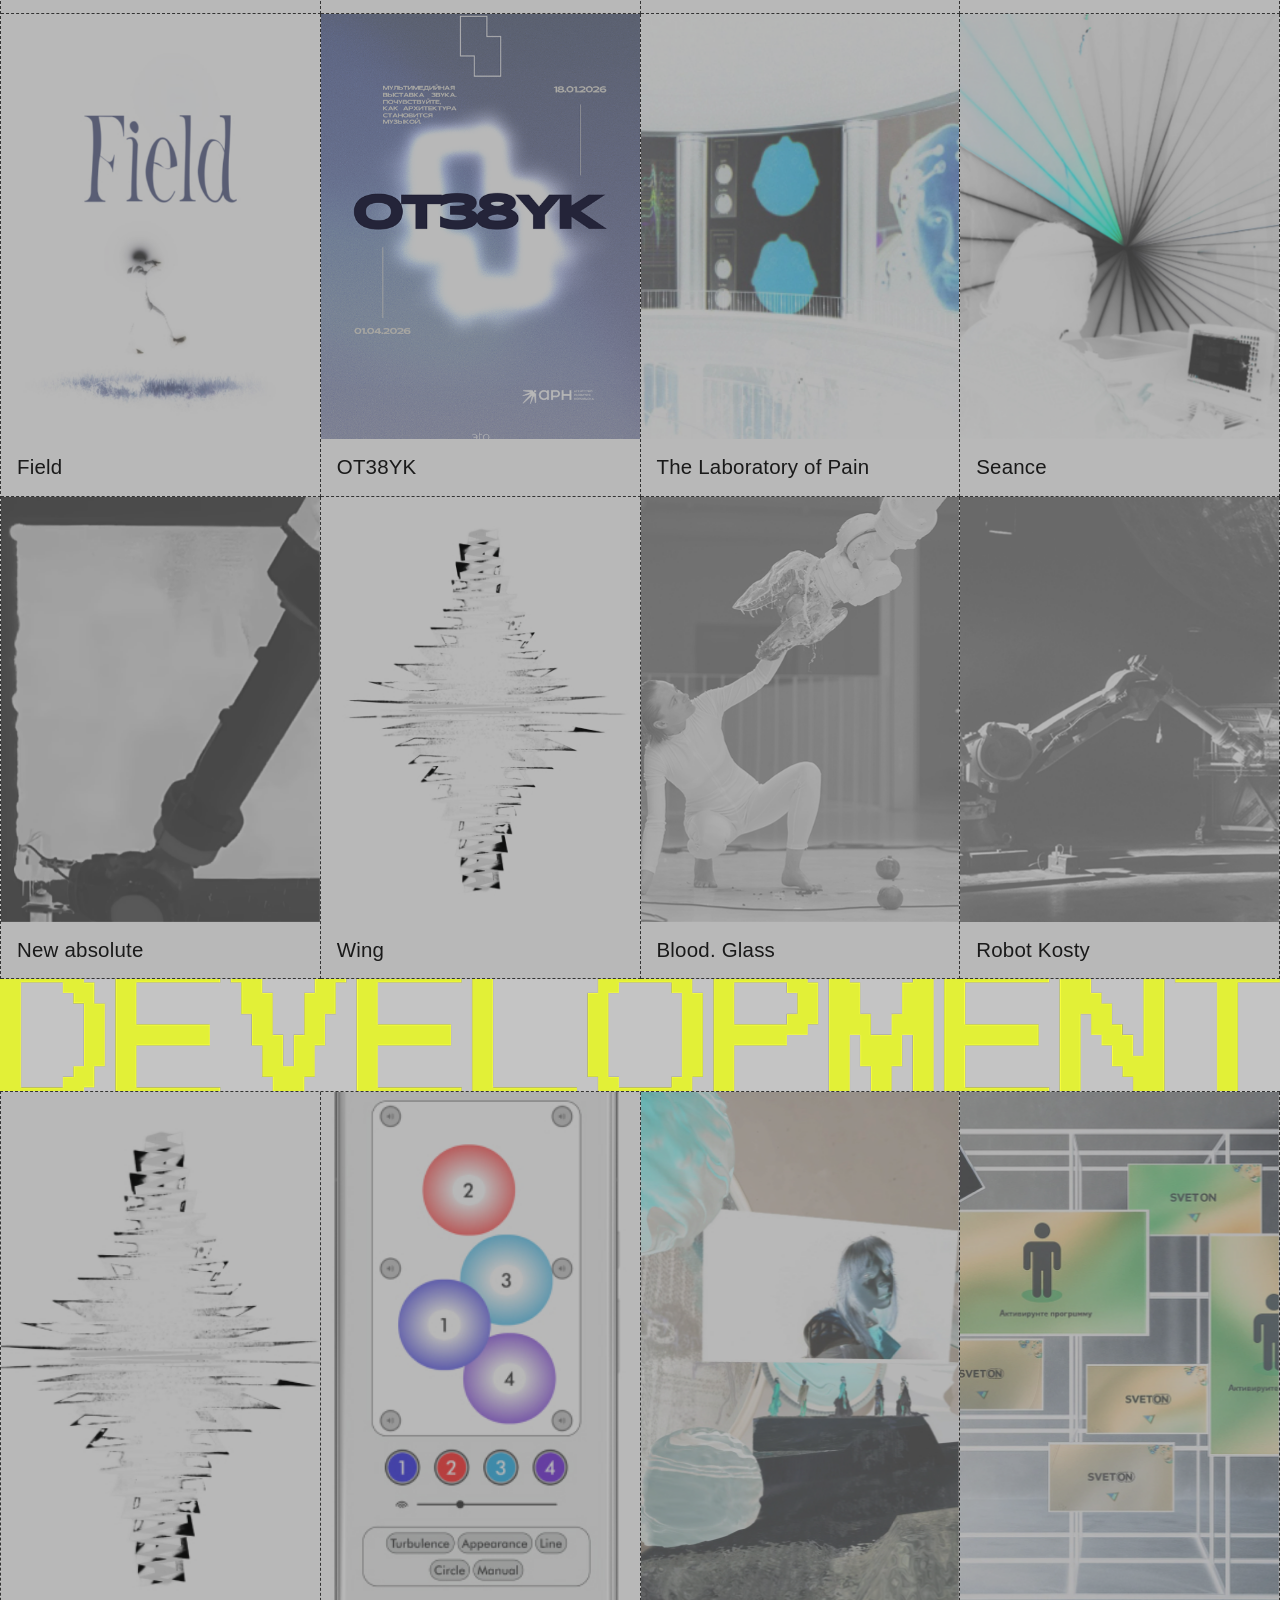
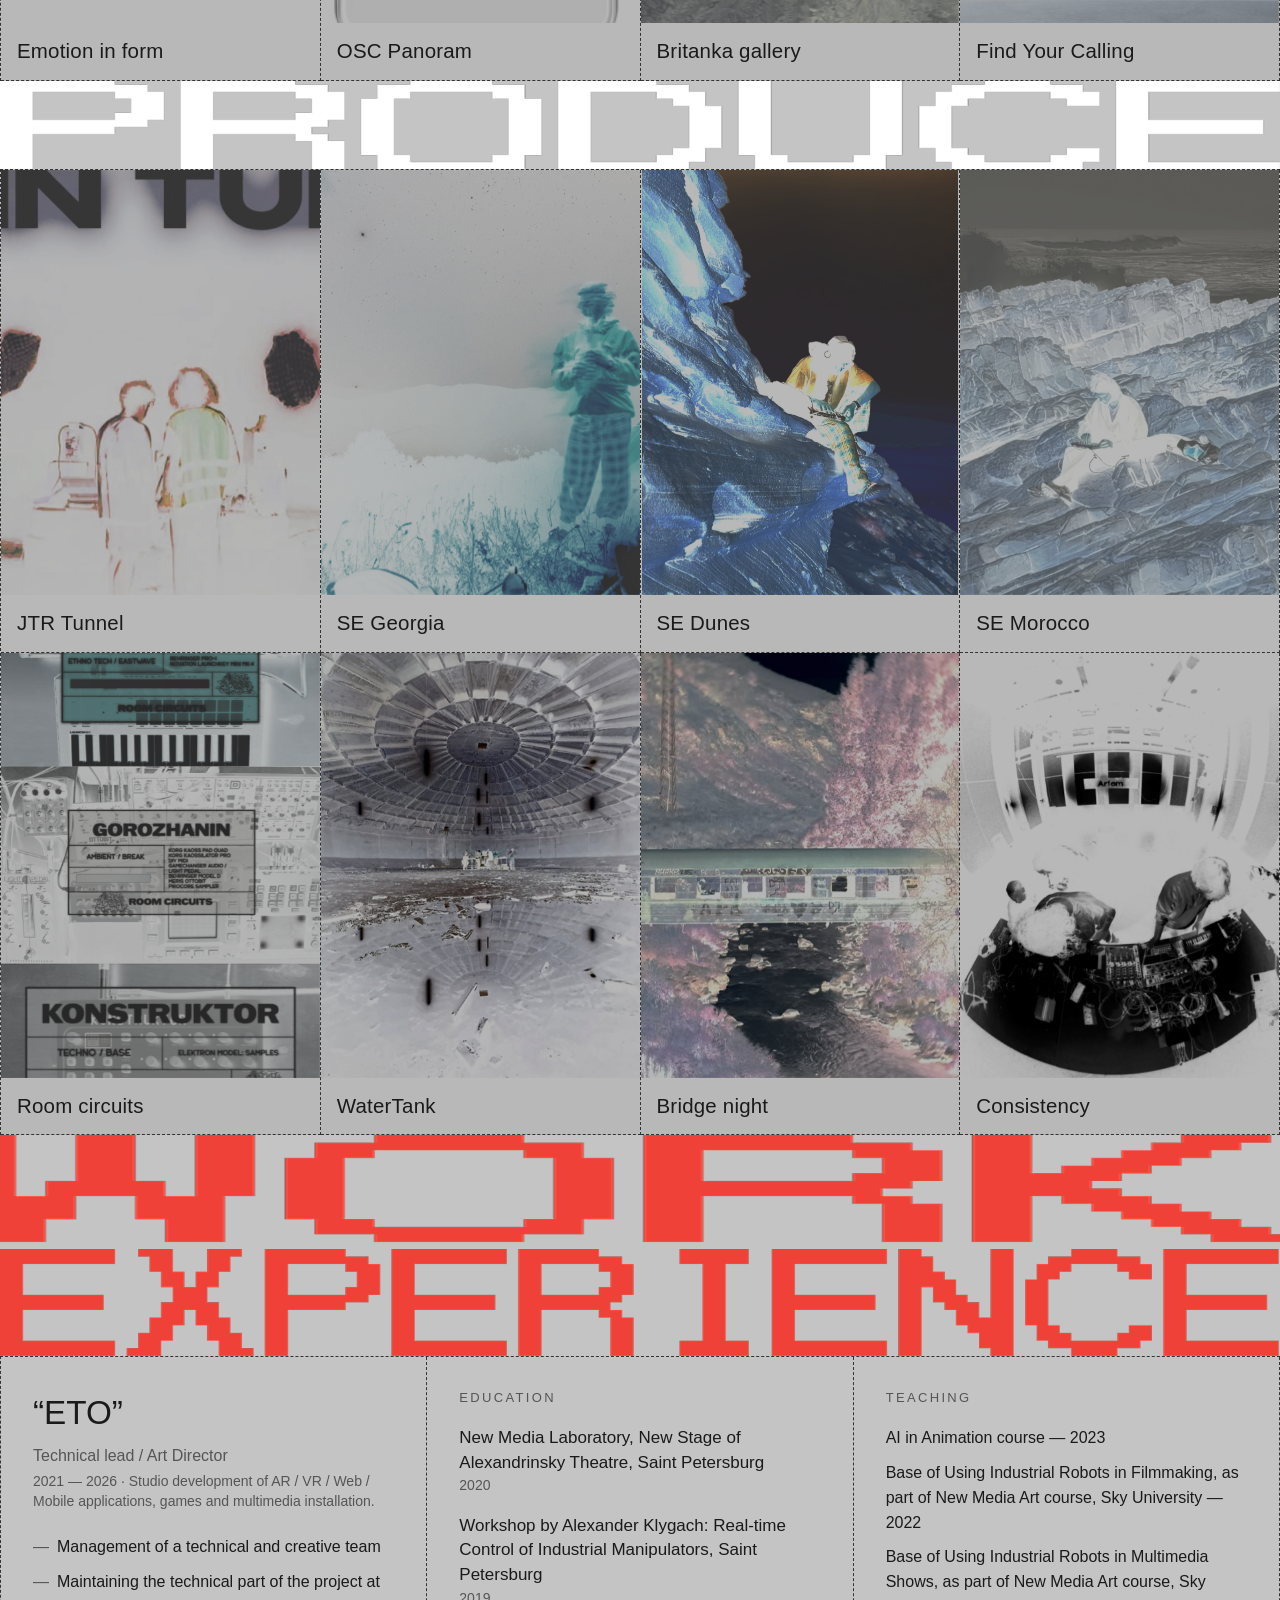
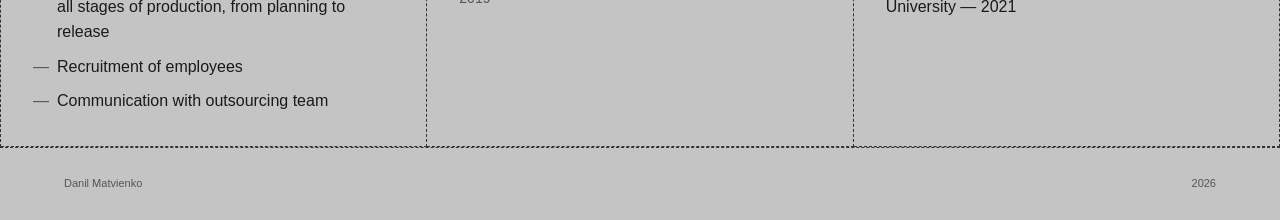
==== commit 6bacc4d1: "s" ====
--- a/index.html
+++ b/index.html
@@ -44,68 +44,39 @@
     a { color: inherit; text-decoration: none; }
     img { display: block; max-width: 100%; }
 
-    /* --- Navigation --- */
-    .nav {
-      position: sticky; top: 0; z-index: 50;
-      background: var(--background);
-      transition: background 300ms ease, backdrop-filter 300ms ease;
-    }
-    .nav.scrolled {
-      background: rgba(196, 196, 196, 0.85);
-      backdrop-filter: saturate(140%) blur(8px);
-      -webkit-backdrop-filter: saturate(140%) blur(8px);
-    }
-    .nav-inner {
-      display: flex; align-items: center; justify-content: space-between;
-      padding: 18px 24px;
-    }
-    @media (min-width: 768px) { .nav-inner { padding: 18px 40px; } }
-    @media (min-width: 1024px) { .nav-inner { padding: 18px 64px; } }
-    .nav-brand {
-      font-size: var(--fs-nav);
-      letter-spacing: 0.02em;
-      font-weight: 500;
-      color: var(--foreground);
-      transition: opacity 200ms ease;
-    }
-    .nav-brand:hover { opacity: 0.7; }
-    .nav-links {
-      display: flex; align-items: center; gap: 24px;
-      overflow-x: auto;
-      scrollbar-width: none;
-    }
-    .nav-links::-webkit-scrollbar { display: none; }
-    @media (min-width: 768px) { .nav-links { gap: 40px; } }
-    .nav-link {
-      font-size: var(--fs-nav);
-      letter-spacing: 0.02em;
-      color: var(--muted-foreground);
-      white-space: nowrap;
-      transition: opacity 200ms ease, color 200ms ease;
-    }
-    .nav-link:hover { opacity: 0.7; }
-    .nav-link.active { color: var(--foreground); font-weight: 500; }
-
-    /* Nav marquee */
-    .nl-track {
+    /* --- Navigation removed --- */
+
+    /* --- Scroll-to-top floating button --- */
+    .to-top {
+      position: fixed;
+      right: 20px;
+      bottom: 20px;
+      z-index: 80;
       display: inline-flex;
-      gap: 14px;
       align-items: center;
-      white-space: nowrap;
-      transform: translateX(0);
-      transition: transform 0.4s linear;
-    }
-    .nl-track .nl-sep { opacity: 0.5; }
-    .nav-link:hover .nl-track {
-      animation: nl-marq 4.5s linear infinite;
-    }
-    @keyframes nl-marq {
-      from { transform: translateX(0); }
-      to   { transform: translateX(-50%); }
-    }
-    @media (prefers-reduced-motion: reduce) {
-      .nav-link:hover .nl-track { animation: none; }
-    }
+      gap: 8px;
+      padding: 10px 14px;
+      background: var(--foreground);
+      color: var(--background);
+      border: none;
+      font-family: 'VT323', 'Courier New', monospace;
+      font-size: 16px;
+      letter-spacing: 0.08em;
+      line-height: 1;
+      cursor: pointer;
+      opacity: 0;
+      transform: translateY(8px);
+      pointer-events: none;
+      transition: opacity 240ms ease, transform 240ms cubic-bezier(.2,.7,.2,1), background 200ms ease, color 200ms ease;
+      will-change: opacity, transform;
+    }
+    .to-top.visible { opacity: 1; transform: none; pointer-events: auto; }
+    .to-top:hover { background: var(--accent); color: var(--foreground); }
+    .to-top .to-top-arrow { font-family: 'Helvetica Neue', Helvetica, Arial, sans-serif; font-size: 14px; }
+    @media (min-width: 768px) {
+      .to-top { right: 32px; bottom: 32px; padding: 12px 16px; font-size: 17px; }
+    }
+
 
     /* --- Bio / About --- */
     .bio {
@@ -254,6 +225,10 @@
       color: #E8E830;
       text-shadow: 0 0 1px rgba(232,232,48,0.5);
     }
+    .grid--produce .card-overlay {
+      color: #FFFFFF;
+      text-shadow: 0 0 1px rgba(255,255,255,0.5);
+    }
     .card-overlay-track {
       display: block;
       width: 100%;
@@ -287,6 +262,7 @@
     /* aspect ratios for the two grids */
     .grid--art .card-image { aspect-ratio: 3 / 4; }
     .grid--dev .card-image { aspect-ratio: 3 / 5; }
+    .grid--produce .card-image { aspect-ratio: 3 / 4; }
 
     /* --- Work experience --- */
     .work-grid {
@@ -393,18 +369,11 @@
 </head>
 <body data-screen-label="01 Portfolio" style="font-size: 18px">
 
-  <!-- ===== Navigation ===== -->
-  <header class="nav" id="nav">
-    <nav class="nav-inner">
-      <a class="nav-brand" href="#" data-scroll-top>Danil Matvienko</a>
-      <div class="nav-links">
-        <a class="nav-link" href="#bio">Bio</a>
-        <a class="nav-link" href="#art-projects">Art Projects</a>
-        <a class="nav-link" href="#development">Development</a>
-        <a class="nav-link" href="#work-experience">Work Experience</a>
-      </div>
-    </nav>
-  </header>
+  <!-- Navigation removed — replaced with floating scroll-to-top button -->
+  <button class="to-top" id="to-top" aria-label="Scroll to top" type="button">
+    <span class="to-top-arrow" aria-hidden="true">↑</span>
+    <span class="to-top-label">TOP</span>
+  </button>
 
   <main>
     <!-- ===== Bio ===== -->
@@ -417,10 +386,9 @@
           <div class="bio-blocks">
             <div class="bio-block reveal" style="--d:220ms">
               <p class="label">
-                <a class="affil-link" href="https://janclopvandal.github.io/Eto_portfolio/" target="_blank" rel="noopener noreferrer">Eto Studio:</a>
+                <a class="affil-link" href="https://janclopvandal.github.io/Eto_portfolio/" target="_blank" rel="noopener noreferrer">Eto:</a>
               </p>
-              <p class="value">A multimedia studio building 
-interactive installations</p>
+              <p class="value">A multimedia studio</p>
             </div>
             <div class="bio-block reveal" style="--d:280ms">
               <p class="label">
@@ -441,7 +409,7 @@
         </div>
 
         <div class="bio-photo">
-          <img id="bio-img" src="images/bio-photo.jpg" data-hi="images/hi/bio-photo.jpg" alt="Danil Matvienko" style="object-fit: scale-down" />
+          <img id="bio-img" src="images/bio-photo.jpg" alt="Danil Matvienko" style="object-fit: scale-down" />
         </div>
       </div>
     </section>
@@ -449,7 +417,7 @@
     <!-- ===== Art Projects ===== -->
     <section id="art-projects" data-screen-label="02 Art Projects">
       <div class="title-strip reveal">
-        <img src="images/art-projects-title.png" data-hi="images/hi/art-projects-title.png" alt="Art Projects" style="object-fit: scale-down; opacity: 0.9" />
+        <img src="images/art-projects-title.png" alt="Art Projects" style="object-fit: scale-down; opacity: 0.9" />
       </div>
       <div class="grid grid--art" id="art-grid"></div>
     </section>
@@ -457,24 +425,32 @@
     <!-- ===== Development ===== -->
     <section id="development" data-screen-label="03 Development">
       <div class="title-strip reveal">
-        <img src="images/development-title.png" data-hi="images/hi/development-title.png" alt="Development" />
+        <img src="images/development-title.png" alt="Development" />
       </div>
       <div class="grid grid--dev" id="dev-grid"></div>
     </section>
 
+    <!-- ===== Produce ===== -->
+    <section id="produce" data-screen-label="04 Produce">
+      <div class="title-strip reveal">
+        <img src="images/produce-title.png" alt="Produce" />
+      </div>
+      <div class="grid grid--produce" id="produce-grid"></div>
+    </section>
+
     <!-- ===== Work Experience ===== -->
-    <section id="work-experience" data-screen-label="04 Work Experience">
+    <section id="work-experience" data-screen-label="05 Work Experience">
       <div class="title-strip reveal">
-        <img src="images/work-experience-title.png" data-hi="images/hi/work-experience-title.png" alt="Work Experience" />
+        <img src="images/work-experience-title.png" alt="Work Experience" />
       </div>
       <div class="work-grid">
         <div class="work-row three">
           <a class="work-cell reveal eto-card" href="https://janclopvandal.github.io/Eto_portfolio/" target="_blank" rel="noopener">
             <h3 class="company snake-target" data-snake-text="“ETO”">“ETO”</h3>
             <p class="role">Technical lead / Art Director</p>
-            <p class="period">2021 — 2025 · Studio development of AR / VR / Web / Mobile applications, games and multimedia installation.</p>
+            <p class="period">2021 — 2026 · Studio development of AR / VR / Web / Mobile applications, games and multimedia installation.</p>
             <ul>
-              <li>Management of a technical and creative team of 5–15 people</li>
+              <li>Management of a technical and creative team</li>
               <li>Maintaining the technical part of the project at all stages of production, from planning to release</li>
               <li>Recruitment of employees</li>
               <li>Communication with outsourcing team</li>
@@ -513,6 +489,7 @@
       { title: "Embodiembient", image: "images/embodiembient.png", description: "An audiovisual live between two artists — sound, light and scaffolding as a single instrument.", href: "https://janclopvandal.github.io/Embodiembient/" },
       { title: "Light Heart", image: "images/light-heart.png", description: "Light Heart is an interactive installation that addresses the image of a tower built in the shape of a heart — a symbol of unification, light and joint action.", href: "https://www.behance.net/gallery/236765613/Light-Heart-interactive-installation" },
       { title: "Dissolve", image: "images/dissolve.jpg", description: "Volumetric Audio-Visual Performance. Captured on a 6-channel spatial sound system with a massive subwoofer, rendered binaurally for immersive headphone listening. Live visuals projected on a volumetric screen — a synesthetic experience of deep frequencies and generative light. Built around low-end energy, the set is designed to resonate with the body during live playback.", href: "https://www.behance.net/gallery/227919605/Dissolve-AV-live" },
+      { title: "Red sunrise", image: "images/red-sunrise.jpg", description: "A/V Live. The fiery sun of awakening is destructive as everyday life. Distorted shapes, motifs, figures. Intervention.", href: "#" },
       { title: "Field", image: "images/field.jpg", description: "An audiovisual VR experience with hints of levitation and epilepsy. Relive the kidnapping of a man in a field. Burning, vibrating, floating.", href: "https://www.behance.net/gallery/219120717/Field-AV-experience" },
       { title: "OT38YK", image: "images/otzvuk.png", description: "The multimedia exhibition \"OTZVUK\" is an attempt to hear and feel the hidden sound life of a Creative Space. The music you will hear is based on detailed recordings of the sounds of the space itself, that is, the objects and materials that fill this particular space.", href: "https://www.behance.net/gallery/247862847/OTZVUK-Media-exhibition" },
       { title: "The Laboratory of Pain", image: "images/laboratory-of-pain.jpg", description: "Theatrical and scientific experiment with neurointerfaces. The sketch of the production was shown on the New Stage of the Alexandrinsky Theater, as well as on the new stage of the Yermolova Theater.", href: "https://www.behance.net/gallery/125792545/laboratorija-boli-ili-k-chemu-privodit-ovidij" },
@@ -521,11 +498,17 @@
       { title: "Wing", image: "images/wing.jpg", description: "Robotic kinetic sound installation. The anthropomorphism of the industrial robotic arm is complemented by the archaic bird wing. The wing sticks out of the ground, alone large and strong.", href: "https://www.behance.net/gallery/165225475/WING-Robotic-Kinetic-Sound-Installation" },
       { title: "Blood. Glass", image: "images/blood-glass.jpg", description: "The theatrical technological performance based on a 5-hour cycle of actions of three characters — a snake, a man and a typist. The action of the performance creates a space of timelessness and pushes the viewer into a reflective state on the theme of life and death, which are so closely intertwined.", href: "https://www.behance.net/gallery/165210989/BLOOD-GLASS-PERFORMANCE" },
       { title: "Robot Kosty", image: "images/robot-kosty.jpg", description: "Scenic experiment based on the play “The Seagull” by Anton Chekhov. The experiment used robots as actors and part of a creative team as well.", href: "https://www.behance.net/gallery/125782015/Robot-Kostya" },
+    ];
+
+    const produceProjects = [
       { title: "JTR Tunnel", image: "images/jtr-tunnel.jpg", description: "Sound dirty jam in empty tunnel", href: "https://www.behance.net/gallery/207516785/Italian-Dogs-JtRadio" },
       { title: "SE Georgia", image: "images/se-georgia.jpg", description: "Sound expedition to Georgian mountains", href: "https://www.youtube.com/watch?v=kyLLupIRs5c" },
       { title: "SE Dunes", image: "images/se-dunes.jpg", description: "Expedition to TIMALIN DUNES :: down tempo || Konstruktor", href: "https://www.youtube.com/watch?v=PF20Eggk-wI" },
-      { title: "SE Morocco", image: "images/hi/se-morocco.jpg", description: "Sound expedition to Morocco ocean", href: "https://www.youtube.com/watch?v=xw-2MpWCIUg" },
+      { title: "SE Morocco", image: "images/se-morocco.jpg", description: "Sound expedition to Morocco ocean", href: "https://www.youtube.com/watch?v=xw-2MpWCIUg" },
       { title: "Room circuits", image: "images/room-circuits.png", description: "DAWless audio jams", href: "https://www.youtube.com/playlist?list=PLVlmhaPiEZzF2pbyiJEmF02h3RJfaXPC7" },
+      { title: "WaterTank", image: "images/water-tank.jpg", description: "industrial live session Tbilisi · JTR :: Episode 8", href: "https://youtu.be/DyTI2hfjw2M?si=1R3kNuvmiWLvfNR1" },
+      { title: "Bridge night", image: "images/bridge-night.jpg", description: ":: Experimental electronic || Konstruktor / Mikl Ders / Elizabeth Ros", href: "https://youtu.be/Q8KDmll5iVs?si=Yin8yqGmY87eE5Nb" },
+      { title: "Consistency", image: "images/consistency.jpg", description: "Uncleboarow | Polina Zinziver | Konstruktor | Саус | Artem Piskov | Philipp Gerasim — New Stage of the Alexandrinsky Theater", href: "#" },
     ];
 
     const devProjects = [
@@ -549,7 +532,7 @@
         }
         a.innerHTML = `
           <div class="card-image">
-            <img src="${p.image}" data-hi="${p.image.replace('images/', 'images/hi/')}" alt="${p.title}" loading="lazy" />
+            <img src="${p.image}" alt="${p.title}" loading="lazy" />
             ${p.description ? `<div class="card-overlay" data-text="${p.description.replace(/"/g, '&quot;')}"><span></span></div>` : ''}
           </div>
           <h3 class="card-title">${p.title}</h3>
@@ -561,6 +544,7 @@
 
     renderGrid('art-grid', artProjects);
     renderGrid('dev-grid', devProjects);
+    renderGrid('produce-grid', produceProjects);
 
     // Inject pixel font
     (function loadPixelFont() {
@@ -707,23 +691,12 @@
     })();
 
     // ---------- Nav: scroll state + active section ----------
-    const nav = document.getElementById('nav');
-    const links = document.querySelectorAll('.nav-link');
-    const sections = ['bio','art-projects','development','work-experience']
-      .map(id => document.getElementById(id));
+    // ---------- Scroll-to-top button ----------
+    const toTopBtn = document.getElementById('to-top');
 
     function onScroll() {
-      nav.classList.toggle('scrolled', window.scrollY > 20);
-
-      // active section: pick last whose top <= 200
-      let current = null;
-      for (const s of sections) {
-        const top = s.getBoundingClientRect().top;
-        if (top <= 200) current = s.id;
-      }
-      links.forEach(l => {
-        l.classList.toggle('active', l.getAttribute('href') === '#' + current);
-      });
+      // show button after a small scroll
+      if (toTopBtn) toTopBtn.classList.toggle('visible', window.scrollY > 300);
 
       // parallax on bio photo
       const bioImg = document.getElementById('bio-img');
@@ -736,11 +709,12 @@
     window.addEventListener('scroll', onScroll, { passive: true });
     onScroll();
 
-    // brand link → top
-    document.querySelector('[data-scroll-top]').addEventListener('click', (e) => {
-      e.preventDefault();
-      window.scrollTo({ top: 0, behavior: 'smooth' });
-    });
+    if (toTopBtn) {
+      toTopBtn.addEventListener('click', (e) => {
+        e.preventDefault();
+        window.scrollTo({ top: 0, behavior: 'smooth' });
+      });
+    }
 
     // ---------- Reveal-on-scroll ----------
     const io = new IntersectionObserver((entries) => {
@@ -754,29 +728,6 @@
 
     document.querySelectorAll('.reveal, .clip-reveal').forEach(el => io.observe(el));
 
-    // ---------- Progressive hi-res upgrade ----------
-    function upgradeToHiRes() {
-      const imgs = Array.from(document.querySelectorAll('img[data-hi]'));
-      imgs.sort((a, b) => Math.abs(a.getBoundingClientRect().top) - Math.abs(b.getBoundingClientRect().top));
-      let i = 0, active = 0;
-      const PARALLEL = 2;
-      function next() {
-        while (active < PARALLEL && i < imgs.length) {
-          const img = imgs[i++];
-          const hi = img.dataset.hi;
-          if (!hi) continue;
-          active++;
-          const pre = new Image();
-          pre.onload = () => { img.src = hi; img.removeAttribute('data-hi'); active--; next(); };
-          pre.onerror = () => { active--; next(); };
-          pre.src = hi;
-        }
-      }
-      next();
-    }
-    if (document.readyState === 'complete') setTimeout(upgradeToHiRes, 300);
-    else window.addEventListener('load', () => setTimeout(upgradeToHiRes, 300));
-
     // Fallback: anything already in viewport on load gets revealed immediately
     requestAnimationFrame(() => {
       const vh = window.innerHeight;
@@ -786,22 +737,7 @@
       });
     });
 
-    // ---------- Nav marquee (hover ticker) ----------
-    (function navMarquee() {
-      const links = document.querySelectorAll('.nav-link');
-      links.forEach(link => {
-        const txt = (link.dataset.snakeText || link.textContent || '').trim();
-        if (!txt) return;
-        link.classList.remove('snake-target');
-        // freeze width to natural text width, then build a duplicated track
-        const w = link.getBoundingClientRect().width;
-        link.style.width = w + 'px';
-        link.style.overflow = 'hidden';
-        link.style.display = 'inline-block';
-        link.style.verticalAlign = 'middle';
-        link.innerHTML = `<span class="nl-track"><span>${txt}</span><span class="nl-sep">·</span><span>${txt}</span><span class="nl-sep">·</span></span>`;
-      });
-    })();
+    // ---------- Nav marquee removed ----------
 
     // ---------- Magnetic links ----------
     (function magneticLinks() {
